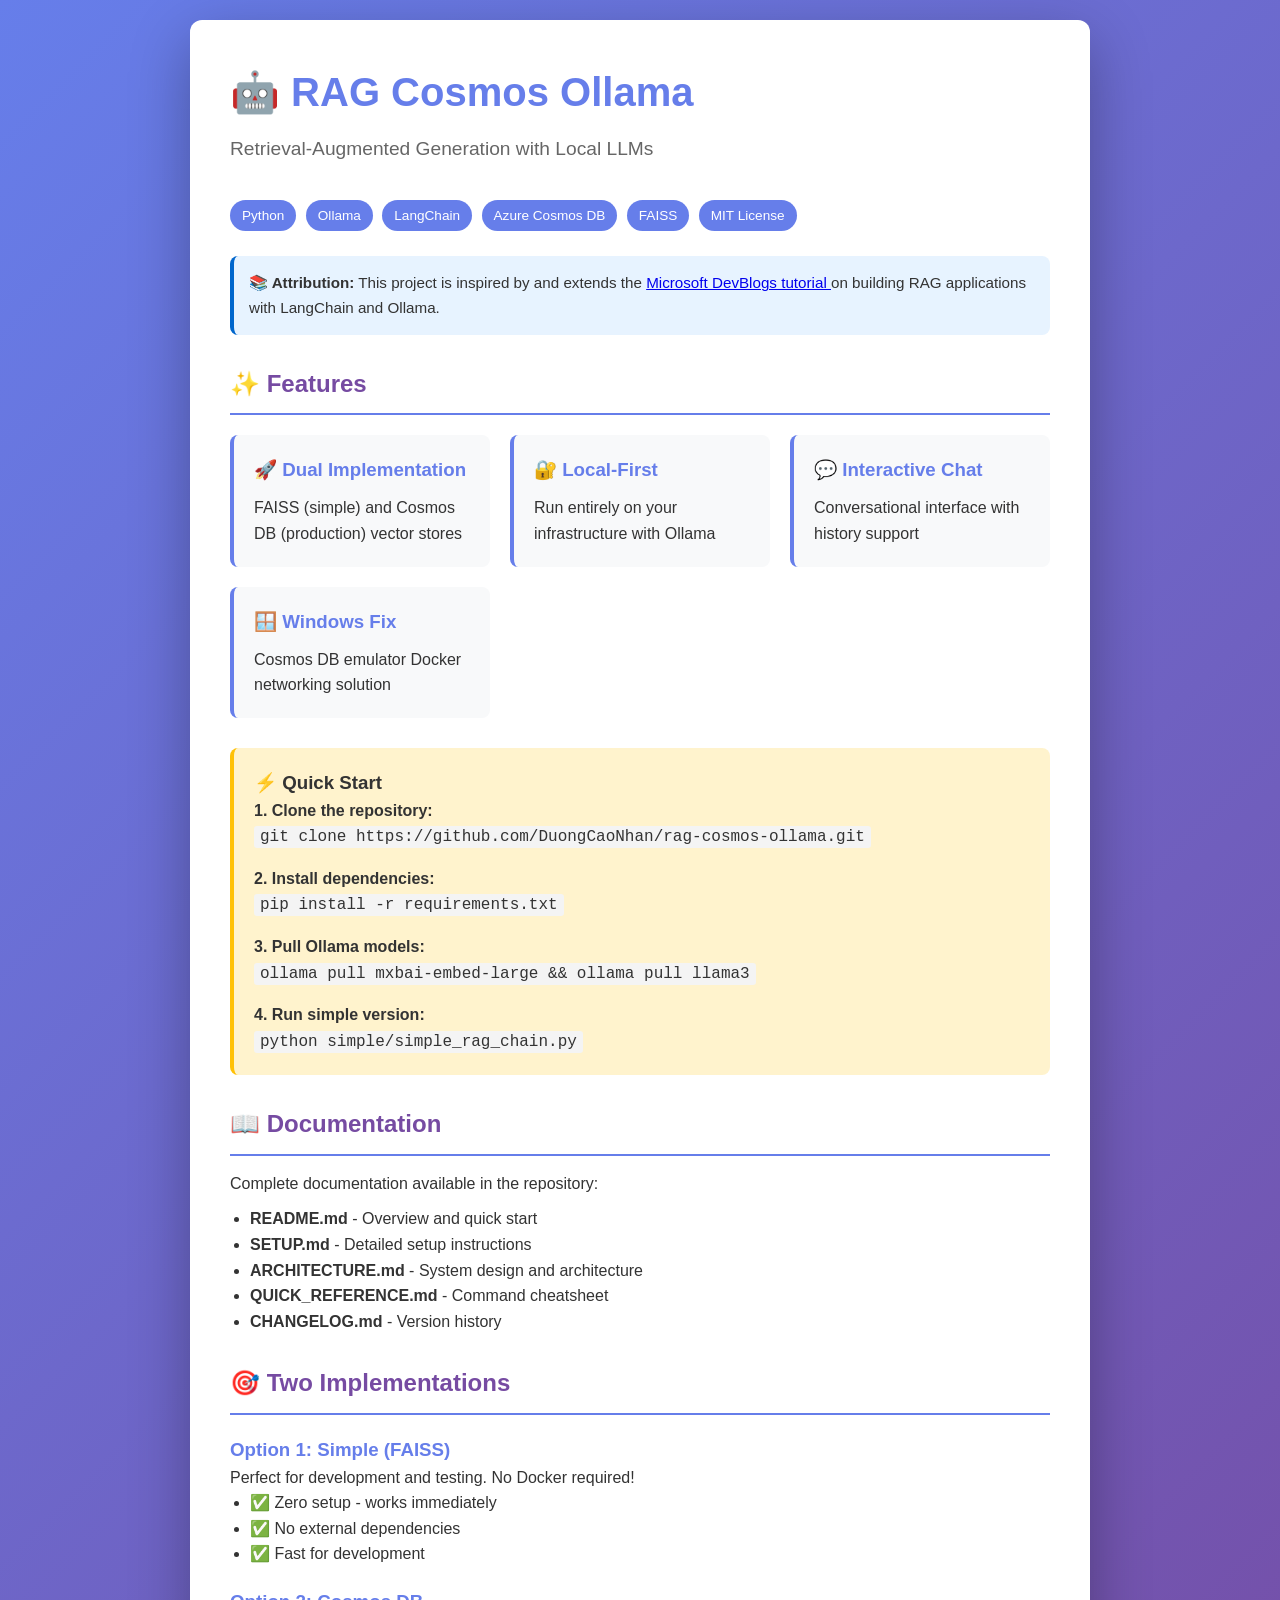
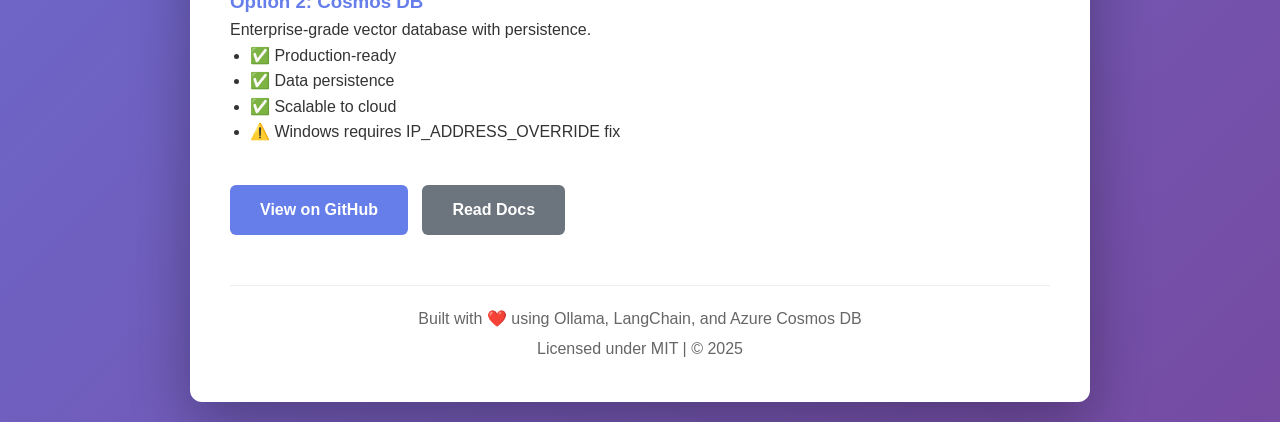
==== docs/index.html @ 355b0e13 "Add Streamlit GUI application Features: - Interactive chat interface with RAG - Support for both FAI" ====
<!DOCTYPE html>
<html lang="en">
<head>
    <meta charset="UTF-8">
    <meta name="viewport" content="width=device-width, initial-scale=1.0">
    <title>RAG Cosmos Ollama - Documentation</title>
    <style>
        * { margin: 0; padding: 0; box-sizing: border-box; }
        body {
            font-family: -apple-system, BlinkMacSystemFont, 'Segoe UI', Roboto, Oxygen, Ubuntu, Cantarell, sans-serif;
            line-height: 1.6;
            color: #333;
            background: linear-gradient(135deg, #667eea 0%, #764ba2 100%);
            min-height: 100vh;
            padding: 20px;
        }
        .container {
            max-width: 900px;
            margin: 0 auto;
            background: white;
            border-radius: 12px;
            padding: 40px;
            box-shadow: 0 20px 60px rgba(0,0,0,0.3);
        }
        h1 {
            color: #667eea;
            margin-bottom: 10px;
            font-size: 2.5em;
        }
        .subtitle {
            color: #666;
            font-size: 1.2em;
            margin-bottom: 30px;
        }
        .badge {
            display: inline-block;
            background: #667eea;
            color: white;
            padding: 5px 12px;
            border-radius: 20px;
            font-size: 0.85em;
            margin: 5px 5px 5px 0;
        }
        .section {
            margin: 30px 0;
        }
        .section h2 {
            color: #764ba2;
            margin-bottom: 15px;
            border-bottom: 2px solid #667eea;
            padding-bottom: 10px;
        }
        .feature-grid {
            display: grid;
            grid-template-columns: repeat(auto-fit, minmax(250px, 1fr));
            gap: 20px;
            margin: 20px 0;
        }
        .feature-card {
            background: #f8f9fa;
            padding: 20px;
            border-radius: 8px;
            border-left: 4px solid #667eea;
        }
        .feature-card h3 {
            color: #667eea;
            margin-bottom: 10px;
        }
        .btn {
            display: inline-block;
            background: #667eea;
            color: white;
            padding: 12px 30px;
            border-radius: 6px;
            text-decoration: none;
            font-weight: 600;
            margin: 10px 10px 10px 0;
            transition: all 0.3s;
        }
        .btn:hover {
            background: #764ba2;
            transform: translateY(-2px);
            box-shadow: 0 5px 15px rgba(102, 126, 234, 0.4);
        }
        .btn-secondary {
            background: #6c757d;
        }
        .btn-secondary:hover {
            background: #5a6268;
        }
        code {
            background: #f4f4f4;
            padding: 2px 6px;
            border-radius: 3px;
            font-family: 'Courier New', monospace;
        }
        .quick-start {
            background: #fff3cd;
            border-left: 4px solid #ffc107;
            padding: 20px;
            border-radius: 8px;
            margin: 20px 0;
        }
        .attribution {
            background: #e7f3ff;
            border-left: 4px solid #0066cc;
            padding: 15px;
            border-radius: 8px;
            margin: 20px 0;
            font-size: 0.95em;
        }
        footer {
            text-align: center;
            margin-top: 40px;
            padding-top: 20px;
            border-top: 1px solid #eee;
            color: #666;
        }
    </style>
</head>
<body>
    <div class="container">
        <h1>🤖 RAG Cosmos Ollama</h1>
        <p class="subtitle">Retrieval-Augmented Generation with Local LLMs</p>
        
        <div>
            <span class="badge">Python</span>
            <span class="badge">Ollama</span>
            <span class="badge">LangChain</span>
            <span class="badge">Azure Cosmos DB</span>
            <span class="badge">FAISS</span>
            <span class="badge">MIT License</span>
        </div>

        <div class="attribution">
            <strong>📚 Attribution:</strong> This project is inspired by and extends the 
            <a href="https://devblogs.microsoft.com/cosmosdb/build-a-rag-application-with-langchain-and-local-llms-powered-by-ollama/" target="_blank">
                Microsoft DevBlogs tutorial
            </a> on building RAG applications with LangChain and Ollama.
        </div>

        <div class="section">
            <h2>✨ Features</h2>
            <div class="feature-grid">
                <div class="feature-card">
                    <h3>🚀 Dual Implementation</h3>
                    <p>FAISS (simple) and Cosmos DB (production) vector stores</p>
                </div>
                <div class="feature-card">
                    <h3>🔐 Local-First</h3>
                    <p>Run entirely on your infrastructure with Ollama</p>
                </div>
                <div class="feature-card">
                    <h3>💬 Interactive Chat</h3>
                    <p>Conversational interface with history support</p>
                </div>
                <div class="feature-card">
                    <h3>🪟 Windows Fix</h3>
                    <p>Cosmos DB emulator Docker networking solution</p>
                </div>
            </div>
        </div>

        <div class="quick-start">
            <h3>⚡ Quick Start</h3>
            <p><strong>1. Clone the repository:</strong></p>
            <code>git clone https://github.com/DuongCaoNhan/rag-cosmos-ollama.git</code>
            
            <p style="margin-top: 15px;"><strong>2. Install dependencies:</strong></p>
            <code>pip install -r requirements.txt</code>
            
            <p style="margin-top: 15px;"><strong>3. Pull Ollama models:</strong></p>
            <code>ollama pull mxbai-embed-large && ollama pull llama3</code>
            
            <p style="margin-top: 15px;"><strong>4. Run simple version:</strong></p>
            <code>python simple/simple_rag_chain.py</code>
        </div>

        <div class="section">
            <h2>📖 Documentation</h2>
            <p>Complete documentation available in the repository:</p>
            <ul style="margin-left: 20px; margin-top: 10px;">
                <li><strong>README.md</strong> - Overview and quick start</li>
                <li><strong>SETUP.md</strong> - Detailed setup instructions</li>
                <li><strong>ARCHITECTURE.md</strong> - System design and architecture</li>
                <li><strong>QUICK_REFERENCE.md</strong> - Command cheatsheet</li>
                <li><strong>CHANGELOG.md</strong> - Version history</li>
            </ul>
        </div>

        <div class="section">
            <h2>🎯 Two Implementations</h2>
            
            <h3 style="color: #667eea; margin-top: 20px;">Option 1: Simple (FAISS)</h3>
            <p>Perfect for development and testing. No Docker required!</p>
            <ul style="margin-left: 20px;">
                <li>✅ Zero setup - works immediately</li>
                <li>✅ No external dependencies</li>
                <li>✅ Fast for development</li>
            </ul>
            
            <h3 style="color: #667eea; margin-top: 20px;">Option 2: Cosmos DB</h3>
            <p>Enterprise-grade vector database with persistence.</p>
            <ul style="margin-left: 20px;">
                <li>✅ Production-ready</li>
                <li>✅ Data persistence</li>
                <li>✅ Scalable to cloud</li>
                <li>⚠️ Windows requires IP_ADDRESS_OVERRIDE fix</li>
            </ul>
        </div>

        <div class="section">
            <a href="https://github.com/DuongCaoNhan/rag-cosmos-ollama" class="btn">View on GitHub</a>
            <a href="https://github.com/DuongCaoNhan/rag-cosmos-ollama/blob/main/README.md" class="btn btn-secondary">Read Docs</a>
        </div>

        <footer>
            <p>Built with ❤️ using Ollama, LangChain, and Azure Cosmos DB</p>
            <p style="margin-top: 5px;">Licensed under MIT | © 2025</p>
        </footer>
    </div>
</body>
</html>
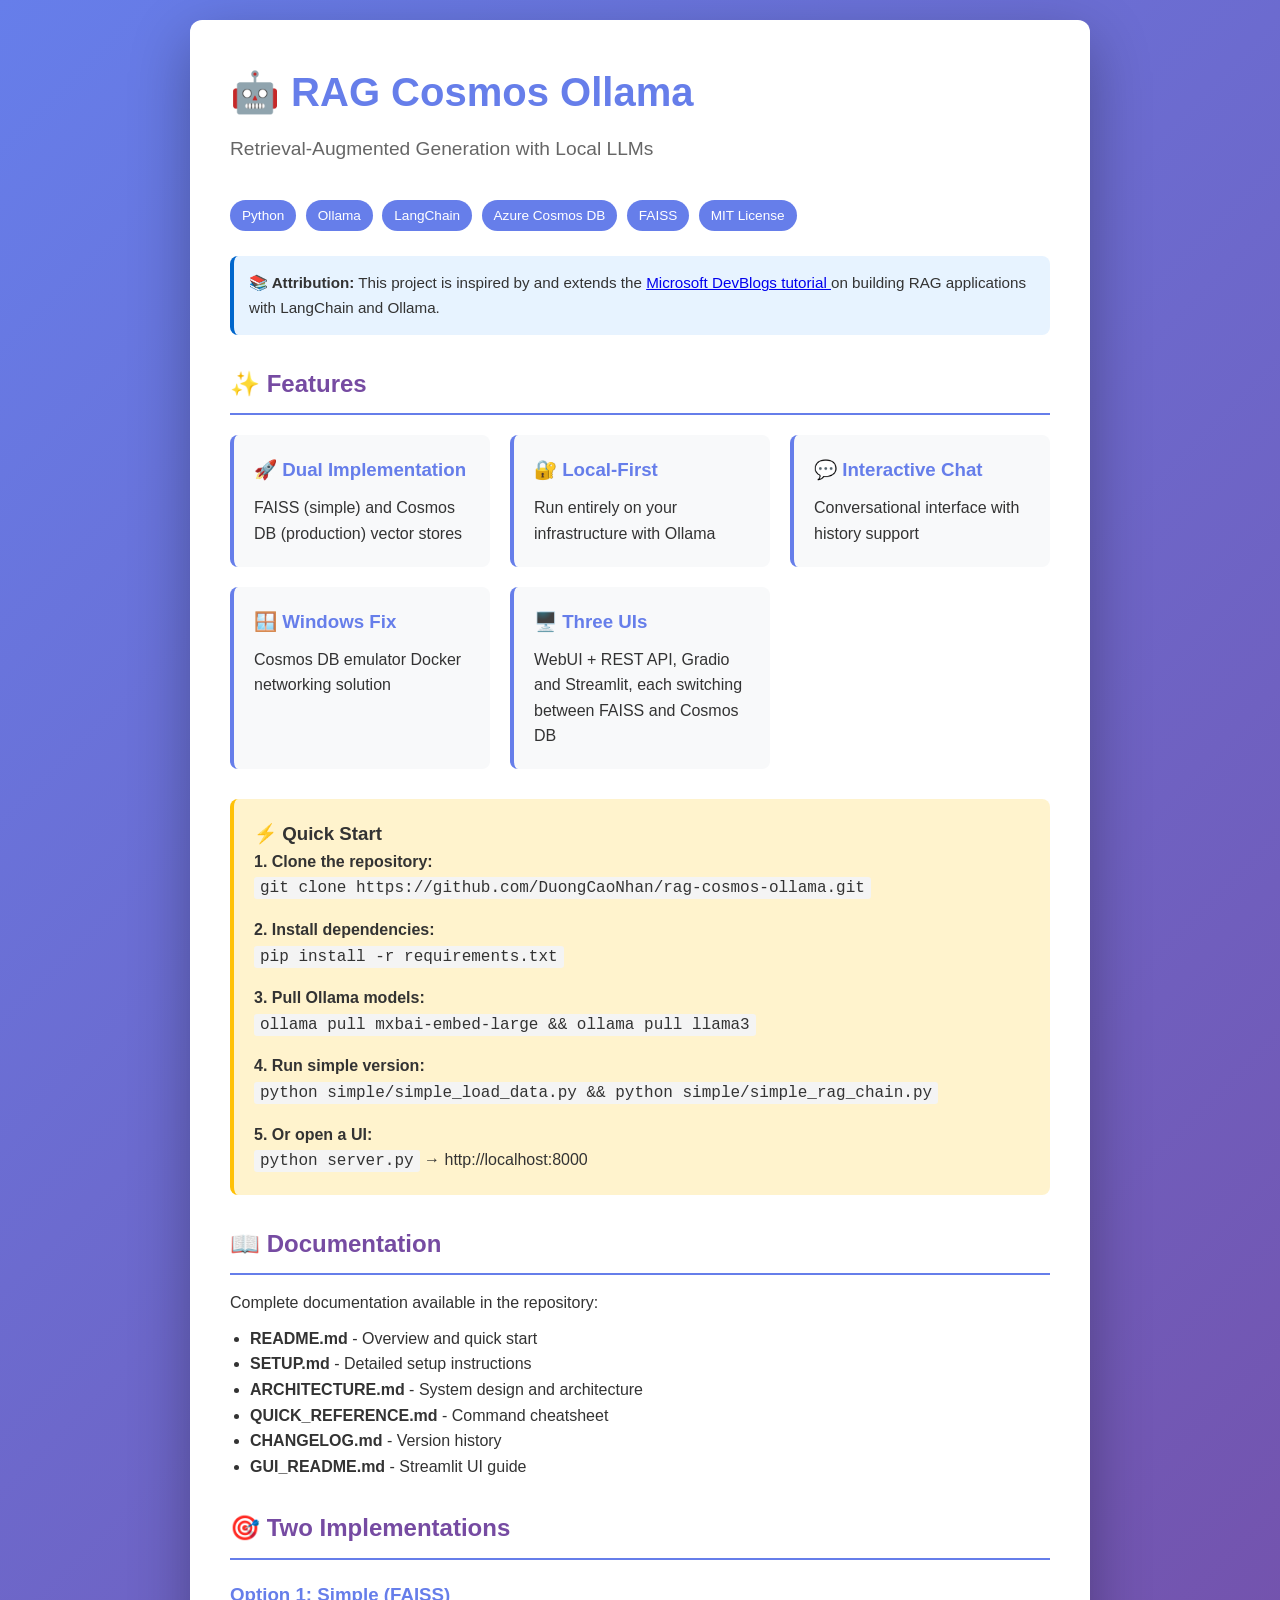
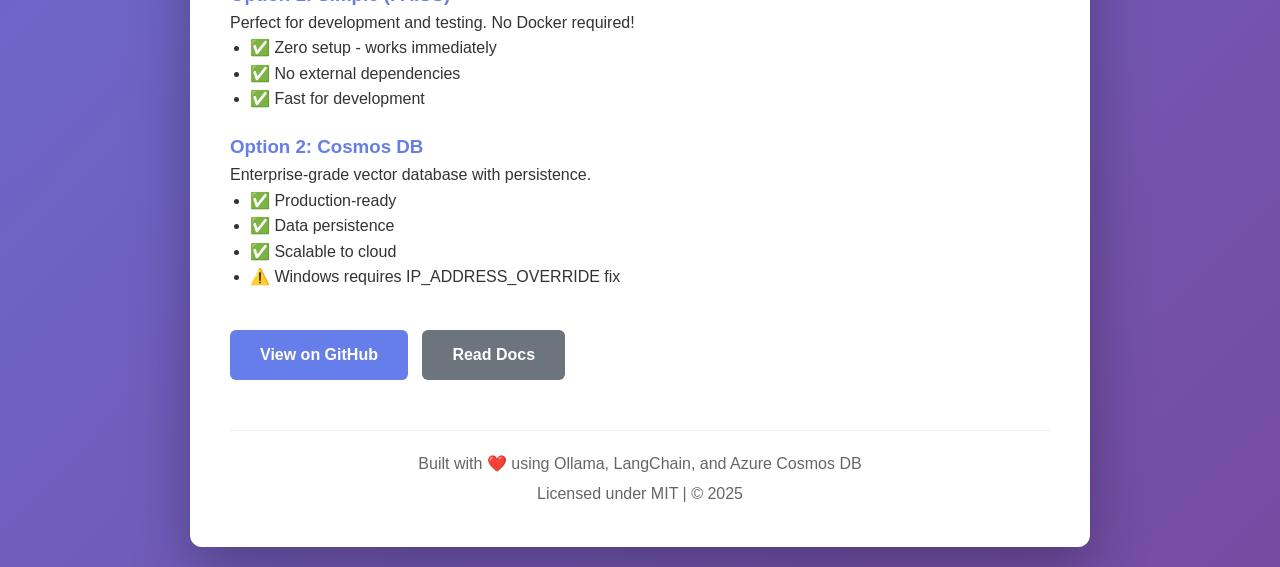
==== commit 01abd1ff: "Make the demo runnable with FAISS and Cosmos DB across all UIs - Add WebUI + REST API (server.py, we" ====
--- a/docs/index.html
+++ b/docs/index.html
@@ -158,6 +158,10 @@
                     <h3>🪟 Windows Fix</h3>
                     <p>Cosmos DB emulator Docker networking solution</p>
                 </div>
+                <div class="feature-card">
+                    <h3>🖥️ Three UIs</h3>
+                    <p>WebUI + REST API, Gradio and Streamlit, each switching between FAISS and Cosmos DB</p>
+                </div>
             </div>
         </div>
 
@@ -173,7 +177,10 @@
             <code>ollama pull mxbai-embed-large && ollama pull llama3</code>
             
             <p style="margin-top: 15px;"><strong>4. Run simple version:</strong></p>
-            <code>python simple/simple_rag_chain.py</code>
+            <code>python simple/simple_load_data.py && python simple/simple_rag_chain.py</code>
+
+            <p style="margin-top: 15px;"><strong>5. Or open a UI:</strong></p>
+            <code>python server.py</code> → http://localhost:8000
         </div>
 
         <div class="section">
@@ -185,6 +192,7 @@
                 <li><strong>ARCHITECTURE.md</strong> - System design and architecture</li>
                 <li><strong>QUICK_REFERENCE.md</strong> - Command cheatsheet</li>
                 <li><strong>CHANGELOG.md</strong> - Version history</li>
+                <li><strong>GUI_README.md</strong> - Streamlit UI guide</li>
             </ul>
         </div>
 
